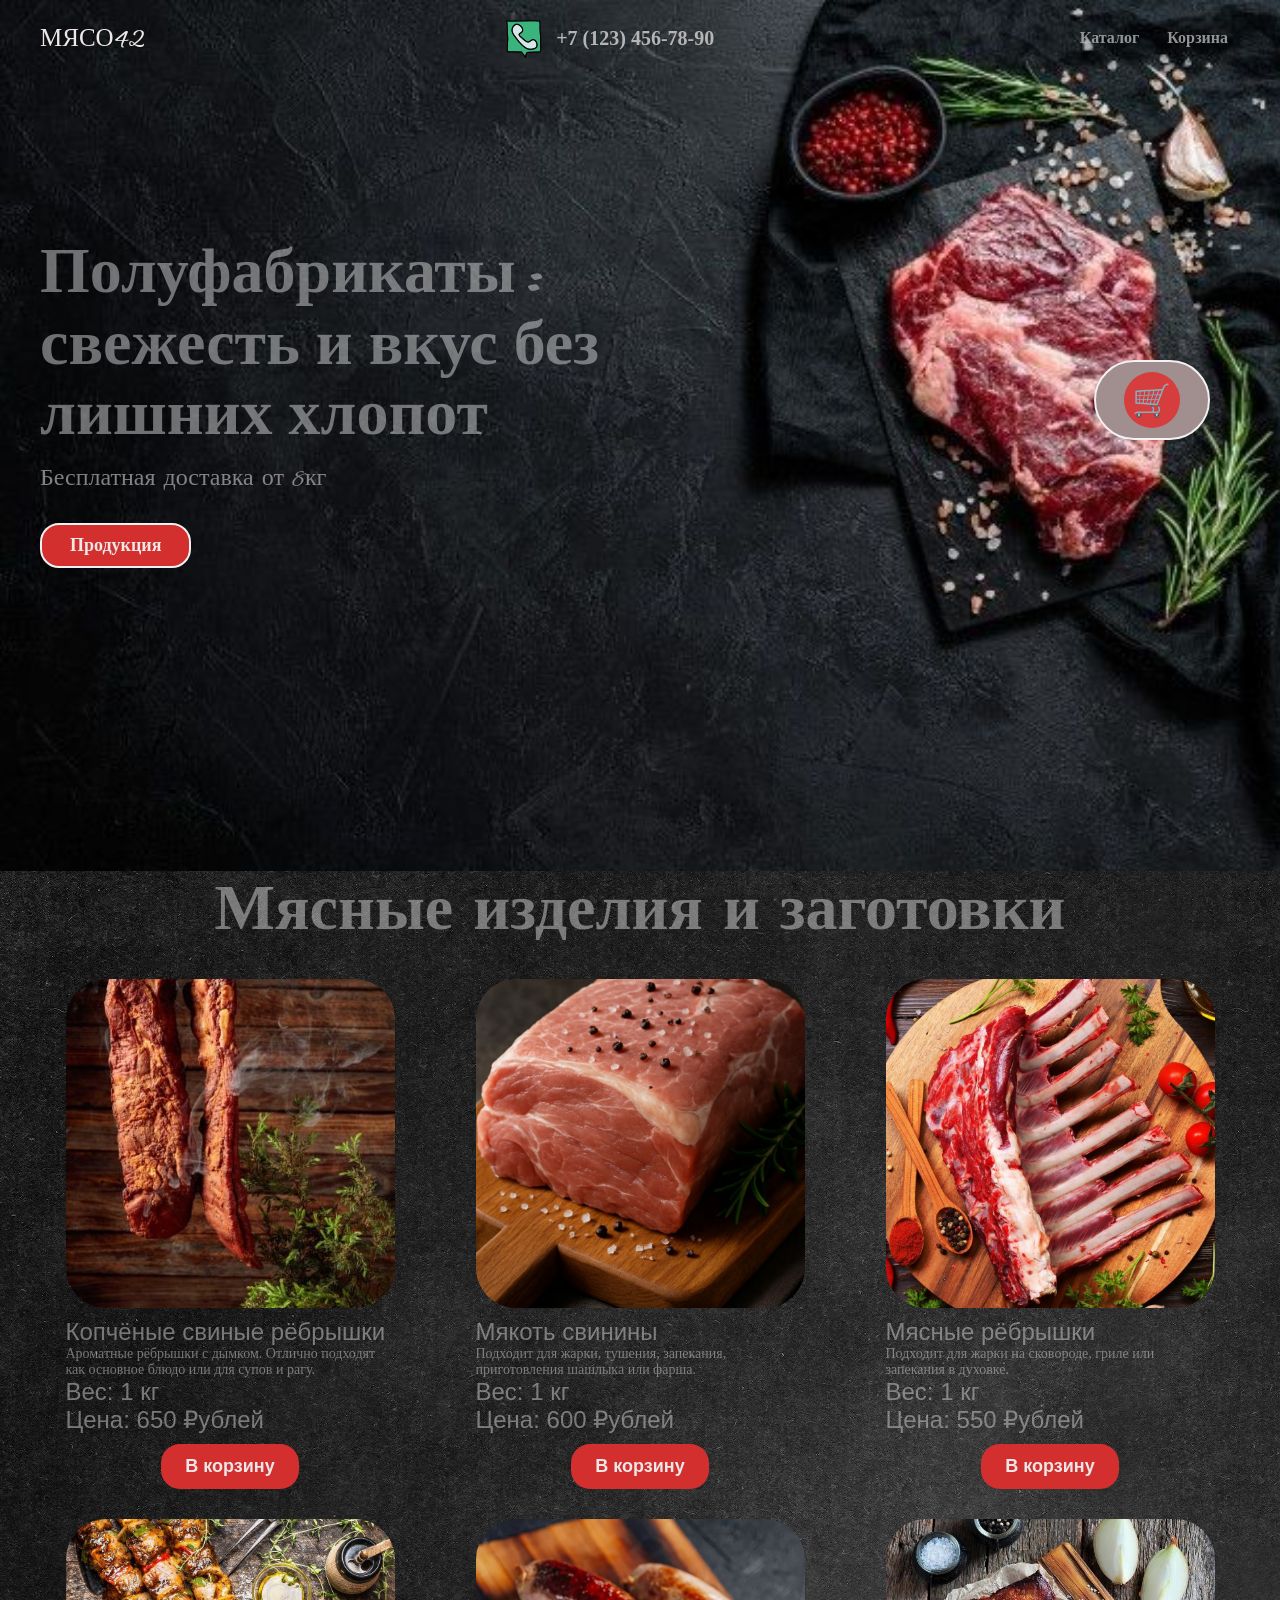
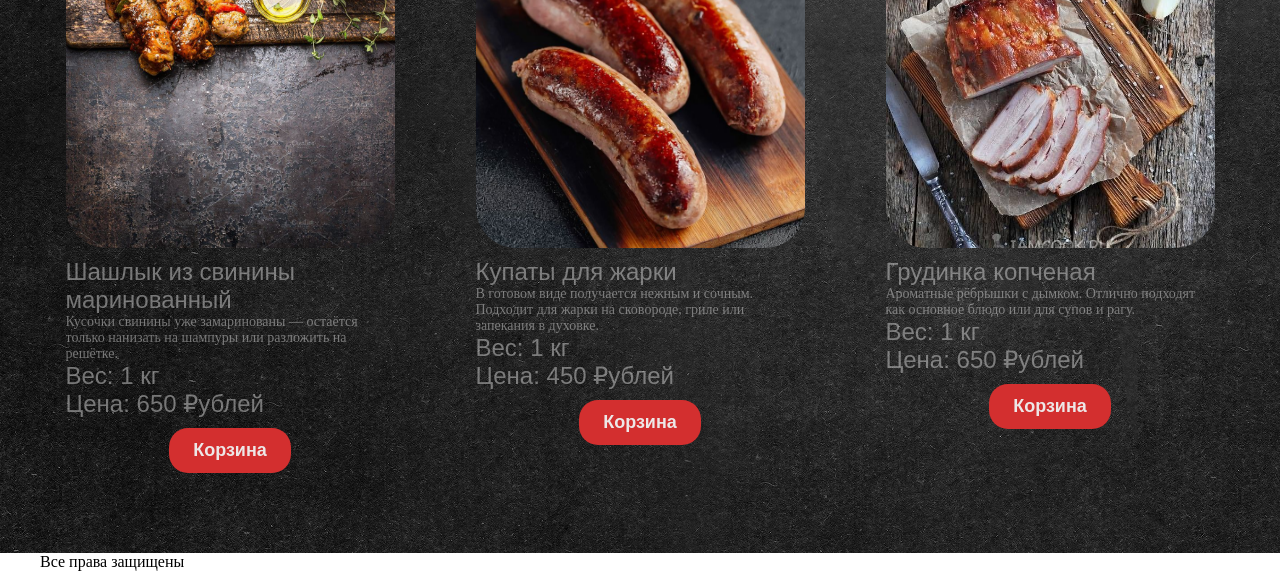
==== index.html @ 8de6fcbd "first commit" ====
<!DOCTYPE html>
<html lang="en">
<head>
    <meta charset="UTF-8">
    <meta name="viewport" content="width=device-width, initial-scale=1.0">
    <link rel="stylesheet" href="slyle.css">
    <link rel="preconnect" href="https://fonts.googleapis.com">
<link rel="preconnect" href="https://fonts.gstatic.com" crossorigin>
<link href="https://fonts.googleapis.com/css2?family=Grechen+Fuemen&display=swap" rel="stylesheet">
    <title>Интернет-Магазин</title>
</head>
<body>
    <section class="hero-pg center">
        <header class="header">
            <div> 
            <a class="header-logo" href="">МЯСО42</a>
            </div>
            <div class="header__icon"> 
        
                <img src="[data-uri]" alt="phone--v1">
            <a href="tel:+71234567890" class="header__phone-link">
  +7 (123) 456-78-90
</a>         
            </div>

            <nav class="nav">
            <a class="nav__item" href="catalog.html">Каталог</a>
            <a class="nav__item" href="card.html">Корзина</a>
        </nav>
        </header>
        <div class="main">
        <h1 class="main__title"> <span class="main__titletext"> Полуфабрикаты: </span> свежесть и вкус без лишних хлопот</h1>
            <p class="main__text">Бесплатная доставка от 8кг</p>
            <a class="main__link" href="#catalog-section">Продукция</a>
    </div>
    </section>
    <section id="catalog-section" class="catalog center">
        <div class="catalog__cardtitle"> 
        <h2 class="catalog__meat">Мясные изделия и заготовки</h2>

        <a href="cart.html" class="catalog__basket" aria-label="Корзина">
            <span class="basket-icon">🛒</span>
            <span class="basket-count" id="cartCount">0</span>
        </a>

        </div>
        
        <article class="catalog__card card" data-id="1" data-name="Копчёные свиные рёбрышки" data-price="650">
        <img class="catalog__img img" src="/img/kopchen.jpg" alt="Копчёные свиные рёбрышки">
        <div class="catalog__info info">
            <h3 class="catalog__title title">Копчёные свиные рёбрышки</h3>
            <p class="catalog__info">Ароматные рёбрышки с дымком. Отлично подходят как основное блюдо или для супов и рагу.</p>
            <p class="catalog__kg"> Вес: 1 кг</p>
            <p class="catalog__price price"> Цена: 650 ₽ублей</p>

        </div>
        <button class="btn-add-to-cart button" data-added="В корзину"> В корзину</button>
</article>
     <article class="catalog__card card" data-id="2" data-name="Мякоть свинины" data-price="600">
        <img class="catalog__img img" src="/img/svinina.jpg" alt="Мякоть свинины">
        <div class="catalog__info info">
            <h3 class="catalog__title title">Мякоть свинины</h3>
            <p class="catalog__info">Подходит для жарки, тушения, запекания, приготовления шашлыка или фарша.</p>
            <p class="catalog__kg"> Вес: 1 кг</p>
            <p class="catalog__price price"> Цена: 600 ₽ублей</p>

        </div>
        <button class="btn-add-to-cart button" id="addToCartBtn" data-added="В корзину"> В корзину</button>
</article>
      <article class="catalog__card card" data-id="3" data-name="Мясные рёбрышки маринованные" data-price="550">
        <img class="catalog__img img" src="/img/rebra.jpg" alt="Мясные рёбрышки маринованные">
        <div class="catalog__info info">
            <h3 class="catalog__title title">Мясные рёбрышки</h3>
            <p class="catalog__info">Подходит для жарки на сковороде, гриле или запекания в духовке. </p>
            <p class="catalog__kg"> Вес: 1 кг</p>
            <p class="catalog__price price"> Цена: 550 ₽ублей</p>

        </div>
        <button class="btn-add-to-cart button" id="addToCartBtn" data-added="В корзину"> В корзину</button>
</article>
     <article class="catalog__card card" data-id="4" data-name="Шашлык из свинины маринованный" data-price="650">
        <img class="catalog__img img" src="/img/shashluk.jpg" alt="Шашлык из свинины маринованный">
        <div class="catalog__info info">
            <h3 class="catalog__title title">Шашлык из свинины маринованный </h3>
            <p class="catalog__info"> Кусочки свинины уже замаринованы — остаётся только нанизать на шампуры или разложить на решётке.</p>
            <p class="catalog__kg"> Вес: 1 кг</p>
            <p class="catalog__price price"> Цена: 650 ₽ублей</p>

        </div>
        <button class="btn-add-to-cart button" id="addToCartBtn" data-added="В корзину">Корзина</button>
</article>
     <article class="catalog__card card" data-id="5" data-name="Купаты для жарк" data-price="450">
        <img class="catalog__img img" src="/img/kupat.jpg" alt="Купаты для жарк">
        <div class="catalog__info info">
            <h3 class="catalog__title title">Купаты для жарки</h3>
            <p class="catalog__info">В готовом виде получается нежным и сочным. Подходит для жарки на сковороде, гриле или запекания в духовке. </p>
            <p class="catalog__kg"> Вес: 1 кг</p>
            <p class="catalog__price price"> Цена: 450 ₽ублей</p>

        </div>
        <button class="btn-add-to-cart button" id="addToCartBtn" data-added="В корзину">Корзина</button>
</article>
     <article class="catalog__card card" data-id="6" data-name="Грудинка копченая" data-price="650">
        <img class="catalog__img img" src="/img/rudina.jpg" alt="Грудинка копченая">
        <div class="catalog__info info">
            <h3 class="catalog__title title">Грудинка копченая</h3>
            <p class="catalog__info">Ароматные рёбрышки с дымком. Отлично подходят как основное блюдо или для супов и рагу.</p>
            <p class="catalog__kg"> Вес: 1 кг</p>
            <p class="catalog__price price"> Цена: 650 ₽ублей</p>

        </div>
        <button class="btn-add-to-cart button" id="addToCartBtn" data-added="В корзину">Корзина</button>
</article>

    </section>
    <footer class="footer center">
        <p>Все права защищены</p>
    </footer>
    <script src="cart.js"></script>
</body>
</html>
---- slyle.css ----
@charset "UTF-8";
* {
  margin: 0;
  padding: 0;
}

html {
  scroll-behavior: smooth;
}

.grechen-fuemen-regular {
  font-family: "Grechen Fuemen", cursive;
  font-weight: 400;
  font-style: normal;
}

.center {
  padding-left: calc(50% - 600px);
  padding-right: calc(50% - 600px);
}

.header {
  height: 76px;
  display: flex;
  flex-wrap: wrap;
  justify-content: space-between;
  align-items: center;
}

.header__phone-link {
  font-weight: 600;
  color: #b5b5b5;
  font-size: 20px;
  text-decoration: none;
  transition: color 0.3s ease;
}

.header__icon {
  display: flex;
  align-items: center;
  gap: 10px;
}

.header__phone-link:hover {
  color: #fffcfc; /* акцентный цвет */
}

.header-logo {
  text-decoration: none;
  font-size: 25px;
  color: #ede7e7;
  font-family: "Grechen Fuemen", cursive;
}

.nav__item {
  display: inline-block;
  text-decoration: none;
  color: rgba(181, 181, 181, 0.8);
  font-size: 16px;
  font-weight: 600;
  padding: 8px 12px;
  transition: color 0.3s ease, transform 0.3s ease;
}

.nav__item:hover {
  color: rgba(255, 252, 252, 0.9); /* акцентный цвет */
  transform: scale(1.05); /* увеличение на 5% */
}

.hero-pg {
  background-image: url(./img/hego-pg.jpg);
  background-size: cover;
  background-repeat: no-repeat;
}

.main {
  margin-top: 160px;
  padding-bottom: 303px;
  max-width: 600px;
  width: 100%;
  display: flex;
  flex-direction: column;
  align-items: flex-start;
}
.main__title {
  font-weight: 600;
  font-size: 64px;
  line-height: 70px;
  max-width: 792px;
  margin-bottom: 16px;
  color: rgba(214, 214, 214, 0.5);
}
.main__text {
  font-size: 24px;
  line-height: 29px;
  margin-bottom: 30px;
  color: rgba(181, 181, 181, 0.7);
  font-family: "Grechen Fuemen", cursive;
}
.main__link {
  display: inline-block;
  padding: 10px 28px;
  background-color: #d32f2f; /* тёплый красно‑оранжевый, «аппетитный» */
  color: #ede7e7;
  text-decoration: none;
  font-size: 18px;
  font-weight: 600;
  border-radius: 19px;
  transition: background-color 0.3s ease, transform 0.2s ease;
  border: 2px solid rgb(241, 241, 241);
}
.main__link:hover {
  background-color: #b71c1c; /* темнее при наведении */
  transform: translateY(-2px);
  color: #fffcfc; /* акцентный цвет */
  transform: scale(1.05); /* лёгкий подъём */
}
.main__link:active {
  transform: translateY(0);
}

.main__titletext {
  font-family: "Grechen Fuemen", cursive;
}

.catalog {
  background-image: url(./img/catalog.jpg);
  background-size: cover;
  background-repeat: no-repeat;
  display: flex;
  flex-wrap: wrap;
  flex-direction: row;
  gap: 30px;
  justify-content: space-around;
  padding-bottom: 80px;
}

.catalog__cardtitle {
  display: flex;
  justify-content: space-between;
  align-items: center;
}

.catalog__basket {
  padding: 10px 28px;
  background-color: #c73a3a; /* тёплый красно‑оранжевый, «аппетитный» */
  font-size: 18px;
  border-radius: 80px;
  transition: background-color 0.3s ease, transform 0.2s ease;
  border: 2px solid rgb(241, 241, 241);
}

.catalog__basket {
  display: flex;
  align-items: center;
  gap: 8px;
  color: #333;
  text-decoration: none;
  font-weight: 500;
  position: relative;
  background-color: #a18e8e;
}

.catalog__basket {
  position: fixed; /* главное свойство: фиксирует элемент относительно окна */
  bottom: 460px;
  right: 70px; /* отступ справа */
  z-index: 999; /* чтобы была поверх остального контента */
  display: flex;
  align-items: center;
  gap: 8px;
  color: #333;
  text-decoration: none;
  font-weight: 500;
}

.catalog__basket:hover {
  color: #000;
}

.basket-icon {
  font-size: 24px;
}

.basket-count {
  background: #d9534f;
  color: #fff;
  font-size: 12px;
  width: 20px;
  height: 20px;
  line-height: 20px;
  text-align: center;
  border-radius: 50%;
  min-width: 20px;
}

.catalog__basket:hover {
  color: #000;
}

/* Контейнер карточки — ничего не меняет, только обрезает лишнее */
.catalog__card {
  position: relative;
  overflow: hidden; /* самое важное: обрезает всё, что вылезает */
  border-radius: 30px;
}

/* Сама картинка — задаём размер, чтобы сетка не прыгала */
.catalog__img {
  width: 100%;
  height: 200px;
  cursor: pointer; /* фиксированная высота — критично для сетки */
  -o-object-fit: cover;
     object-fit: cover; /* заполняет блок, не искажая фото */
  transition: transform 0.4s cubic-bezier(0.25, 1, 0.5, 1); /* плавная анимация */
  display: block; /* убирает лишние отступы у img */
}

/* При наведении на карточку — увеличиваем только картинку */
.catalog__card:hover .catalog__img {
  transform: scale(1.05); /* увеличение на 15% */
}

.basket-icon {
  display: inline-flex;
  justify-content: center;
  align-items: center;
  width: 56px; /* важно: ширина = высоте */
  height: 56px;
  background: #d63d3d; /* цвет фона */
  color: #fff; /* цвет иконки */
  border-radius: 50%; /* делает круг */
  font-size: 32px; /* размер иконки внутри */
  text-decoration: none;
  transition: transform 0.2s, background 0.2s;
}

.basket-count {
  background: #e15550;
  color: #fff;
  font-size: 20px;
  width: 20px;
  height: 20px;
  line-height: 20px;
  text-align: center;
  border-radius: 70%;
  min-width: 20px;
  display: inline-block;
}

/* Если корзина пустая — можно скрыть счётчик или сделать его прозрачным, но обычно оставляют «0» */
.basket-count.hidden {
  display: none;
}

.catalog__meat {
  font-weight: 600;
  font-size: 64px;
  max-width: 900px;
  width: 100%;
  color: rgba(214, 214, 214, 0.5);
  font-family: "Grechen Fuemen", cursive;
}

.catalog__card {
  max-width: 329px;
  width: 100%;
  grid-column: span 4;
  position: relative;
  display: flex;
  flex-direction: column;
  align-items: center;
  gap: 10px;
}

.catalog__img {
  background-size: cover;
  background-repeat: no-repeat;
  max-width: 329px;
  width: 100%;
  height: 329px;
  border-radius: 40px;
}

.catalog__title {
  font-weight: 300;
  font-size: 24px;
  font-family: "Franklin Gothic Medium", "Arial Narrow", Arial, sans-serif;
  color: rgba(214, 214, 214, 0.5);
}

.catalog__price {
  font-weight: 300;
  font-family: "Franklin Gothic Medium", "Arial Narrow", Arial, sans-serif;
  font-size: 24px;
  color: rgba(214, 214, 214, 0.5);
}

.catalog__info {
  font-weight: 300;
  font-size: 14px;
  color: rgba(214, 214, 214, 0.5);
}

.catalog__kg {
  font-weight: 300;
  font-family: "Franklin Gothic Medium", "Arial Narrow", Arial, sans-serif;
  font-size: 24px;
  color: rgba(214, 214, 214, 0.5);
}

.btn-add-to-cart {
  background-color: #d32f2f; /* тёплый красно‑оранжевый, «аппетитный» */
  color: #ede7e7;
  font-size: 18px;
  font-weight: 600;
  border-radius: 19px;
  border: 2px solid rgb(241, 241, 241);
  border: none;
  padding: 12px 24px;
  cursor: pointer;
  transition: background 0.3s, transform 0.2s;
}

.btn-add-to-cart.added {
  background: #535854; /* зелёный для «добавлено» */
  transform: scale(0.9);
}/*# sourceMappingURL=slyle.css.map */
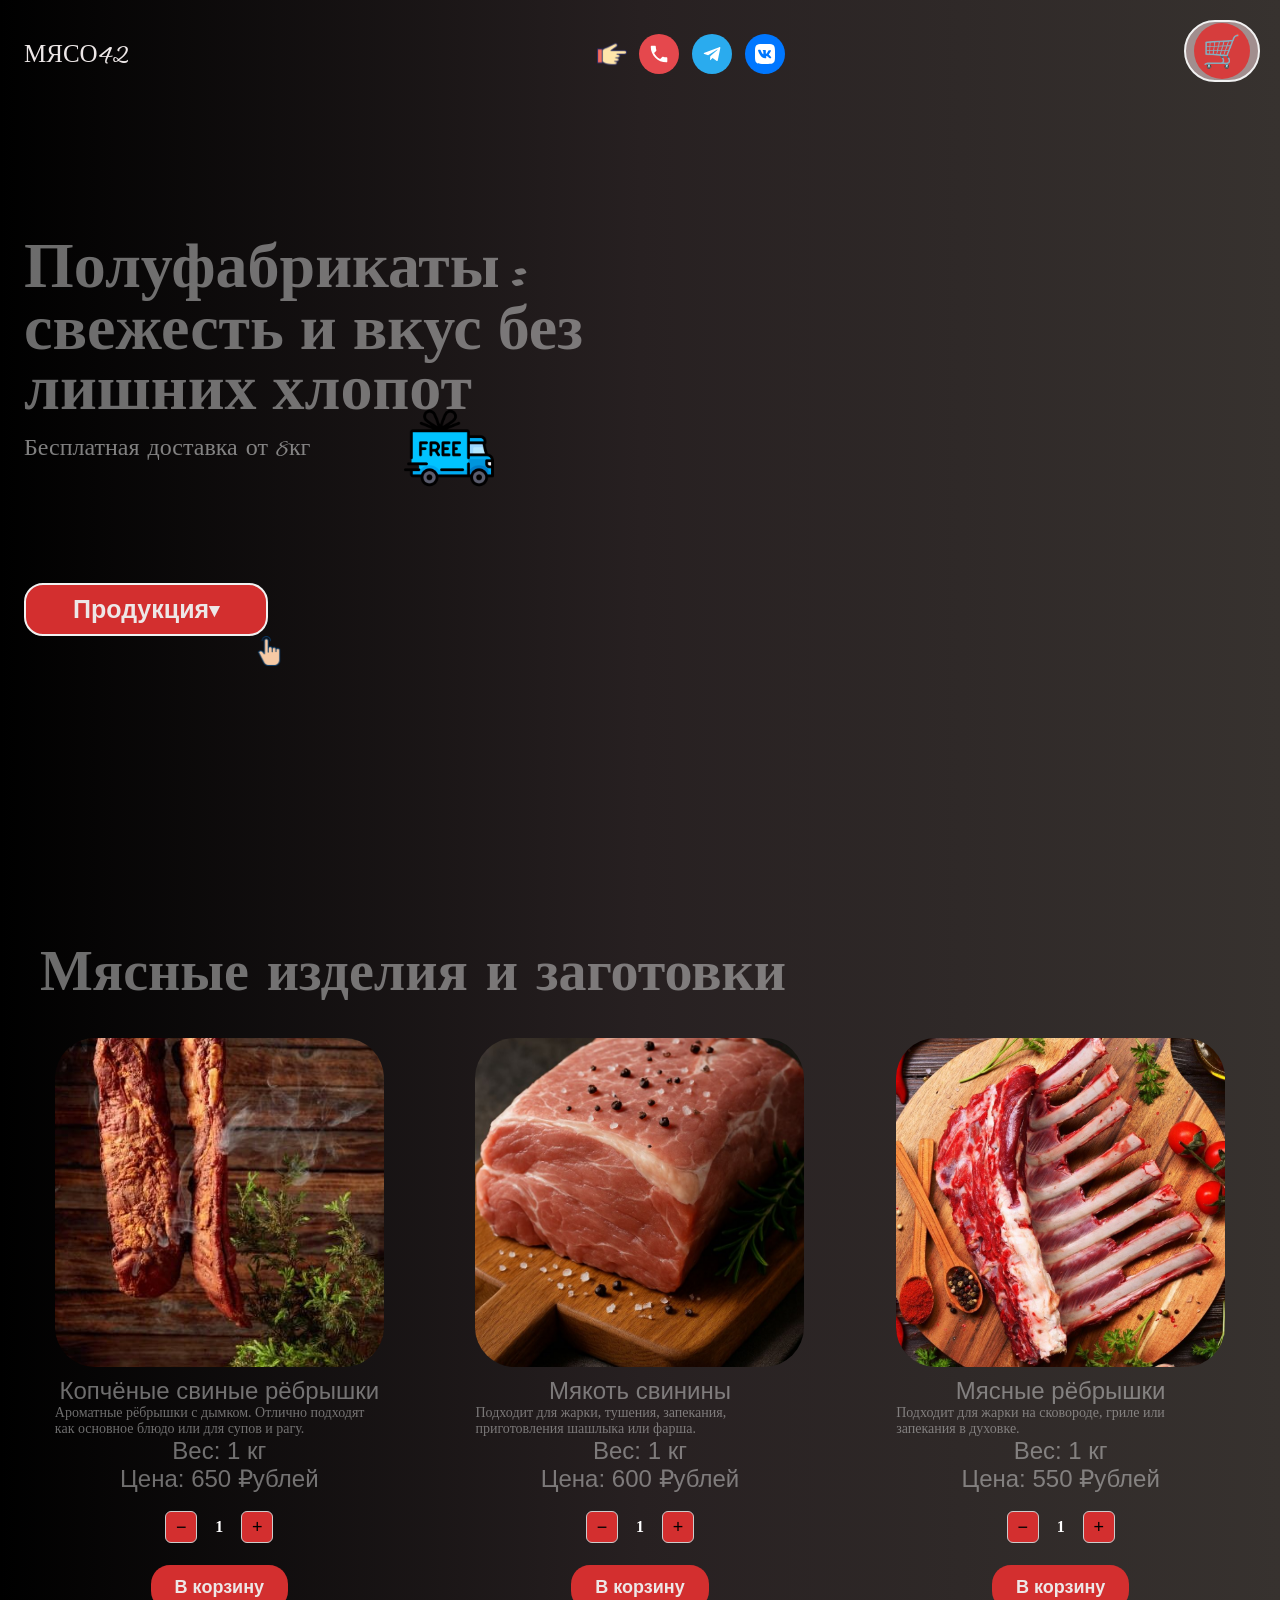
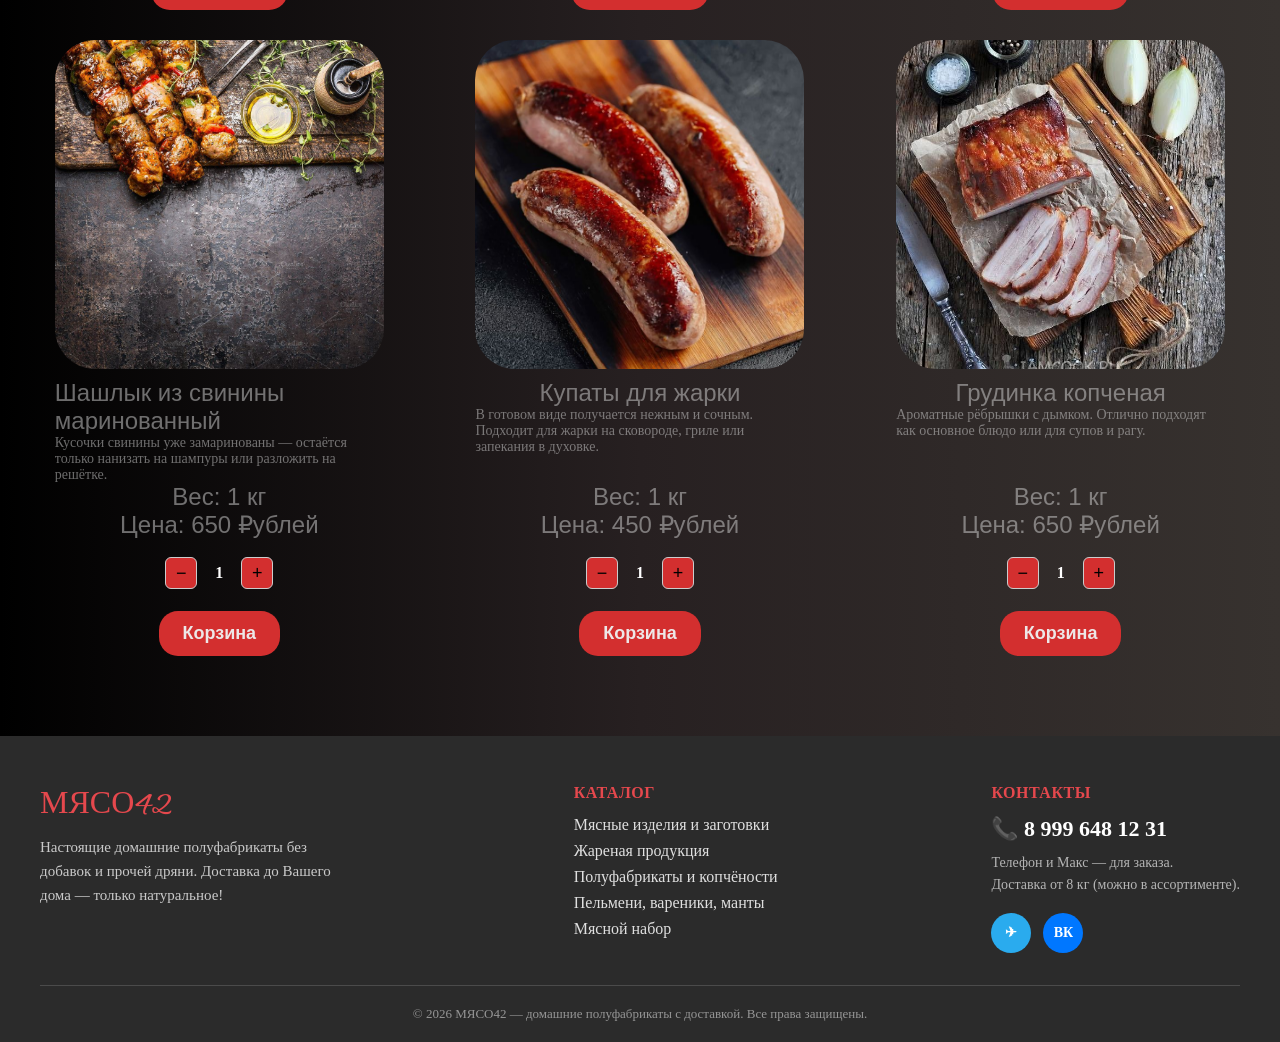
==== commit 65c68a3e: "product(Корзина)" ====
--- a/index.html
+++ b/index.html
@@ -16,34 +16,72 @@
             <a class="header-logo" href="">МЯСО42</a>
             </div>
             <div class="header__icon"> 
-        
-                <img src="[data-uri]" alt="phone--v1">
-            <a href="tel:+71234567890" class="header__phone-link">
-  +7 (123) 456-78-90
-</a>         
+                <img class="header__icons" src="./img/left.png" alt="">
+                <svg width="150" height="44" viewBox="0 0 150 44" xmlns="http://www.w3.org/2000/svg" role="group" aria-label="Контакты">
+
+  <!-- Телефон -->
+  <a href="tel:+79990000000" aria-label="Позвонить">
+    <g transform="translate(2,2)">
+      <rect width="40" height="40" rx="20" fill="#E5484D"/>
+      <g transform="translate(9,9) scale(0.92)">
+        <path fill="#ffffff" d="M6.62 10.79c1.44 2.83 3.76 5.14 6.59 6.59l2.2-2.2c.27-.27.67-.36 1.02-.24 1.12.37 2.33.57 3.57.57.55 0 1 .45 1 1V20c0 .55-.45 1-1 1-9.39 0-17-7.61-17-17 0-.55.45-1 1-1h3.5c.55 0 1 .45 1 1 0 1.25.2 2.45.57 3.57.11.35.03.74-.25 1.02l-2.2 2.2z"/>
+      </g>
+    </g>
+  </a>
+
+  <!-- Telegram -->
+  <a href="https://t.me/your_username" target="_blank" rel="noopener noreferrer" aria-label="Telegram">
+    <g transform="translate(55,2)">
+      <rect width="40" height="40" rx="20" fill="#2AABEE"/>
+      <g transform="translate(9,9) scale(0.92)">
+        <path fill="#ffffff" d="M9.78 18.65l.28-4.23 7.68-6.92c.34-.31-.07-.46-.52-.19L7.74 13.3 3.64 12c-.88-.25-.89-.86.2-1.3l15.97-6.16c.73-.33 1.43.18 1.15 1.3l-2.72 12.81c-.19.91-.74 1.13-1.5.71L12.6 16.3l-1.99 1.93c-.23.23-.42.42-.83.42z"/>
+      </g>
+    </g>
+  </a>
+
+  <!-- ВКонтакте -->
+  <a href="https://vk.com/your_page" target="_blank" rel="noopener noreferrer" aria-label="ВКонтакте">
+    <g transform="translate(108,2)">
+      <rect width="40" height="40" rx="20" fill="#0077FF"/>
+      <g transform="translate(8,8) scale(1)">
+        <path fill="#ffffff" d="M15.07 2H8.93C3.33 2 2 3.33 2 8.93v6.14C2 20.67 3.33 22 8.93 22h6.14c5.6 0 6.93-1.33 6.93-6.93V8.93C22 3.33 20.67 2 15.07 2zm3.15 14.27h-1.46c-.55 0-.72-.44-1.71-1.44-.86-.83-1.24-.94-1.45-.94-.3 0-.38.08-.38.51v1.31c0 .37-.12.59-1.09.59-1.61 0-3.39-1-4.64-2.85-1.9-2.74-2.42-4.8-2.42-5.22 0-.24.09-.46.51-.46h1.46c.38 0 .53.18.66.6.71 2.06 1.9 3.86 2.4 3.86.18 0 .26-.08.26-.55V9.83c-.06-1-.58-1.08-.58-1.43 0-.17.13-.34.34-.34h2.29c.3 0 .41.16.41.52v2.84c0 .3.14.41.22.41.18 0 .33-.11.66-.44.99-1.11 1.71-2.85 1.71-2.85.09-.21.26-.41.64-.41h1.46c.44 0 .53.23.44.52-.18.85-1.97 3.37-1.97 3.37-.15.25-.21.36 0 .64.15.21.66.64 1 1.04.63.71 1.11 1.31 1.24 1.73.13.44-.09.66-.53.66z"/>
+      </g>
+    </g>
+  </a>
+</svg>      
             </div>
 
             <nav class="nav">
-            <a class="nav__item" href="catalog.html">Каталог</a>
-            <a class="nav__item" href="card.html">Корзина</a>
+             <a href="cart.html" class="catalog__basket" aria-label="Корзина">
+            <span class="basket-icon">🛒</span>
+           <span class="basket-count" id="cartCount">0</span>
+            </a>   
         </nav>
         </header>
         <div class="main">
         <h1 class="main__title"> <span class="main__titletext"> Полуфабрикаты: </span> свежесть и вкус без лишних хлопот</h1>
             <p class="main__text">Бесплатная доставка от 8кг</p>
-            <a class="main__link" href="#catalog-section">Продукция</a>
+            <img class="main__img" src="./img/skip.png" alt="">
+              <div class="main__dropdown dropdown">
+                
+        <button class="main__link dropdown__toggle" type="button">Продукция</button>
+        <ul class="dropdown__menu">
+            <li><a href="#catalog-section">Мясной фарш и субпродукты</a></li>
+            <li><a href="#category-meat">Жареная продукция</a></li>
+            <li><a href="#category-chicken">Полуфабрикаты и копчёности</a></li>
+            <li><a href="#category-fish">Пельмени, вареники, манты</a></li>
+            <li><a href="#category-fish">Котлеты, тефтели, фаршированные изделия </a></li>
+            <li><a href="#category-fish">Колбасные изделия</a></li>
+            <li><a href="#category-fish">Мясной набор (12–13 кг, 6200–6300 ₽)</a></li>
+            <li><a href="#category-fish">Свинина: четверти</a></li>
+        </ul>
+        <img class="main__palece" src="./img/palece.png" alt="">
+    </div>
     </div>
     </section>
     <section id="catalog-section" class="catalog center">
-        <div class="catalog__cardtitle"> 
         <h2 class="catalog__meat">Мясные изделия и заготовки</h2>
-
-        <a href="cart.html" class="catalog__basket" aria-label="Корзина">
-            <span class="basket-icon">🛒</span>
-            <span class="basket-count" id="cartCount">0</span>
-        </a>
-
-        </div>
+        
         
         <article class="catalog__card card" data-id="1" data-name="Копчёные свиные рёбрышки" data-price="650">
         <img class="catalog__img img" src="/img/kopchen.jpg" alt="Копчёные свиные рёбрышки">
@@ -54,6 +92,11 @@
             <p class="catalog__price price"> Цена: 650 ₽ублей</p>
 
         </div>
+        <div class="qty-controls">
+        <button type="button" class="qty-btn" data-action="minus">−</button>
+        <span class="qty-value">1</span>
+        <button type="button" class="qty-btn" data-action="plus">+</button>
+    </div>
         <button class="btn-add-to-cart button" data-added="В корзину"> В корзину</button>
 </article>
      <article class="catalog__card card" data-id="2" data-name="Мякоть свинины" data-price="600">
@@ -65,6 +108,11 @@
             <p class="catalog__price price"> Цена: 600 ₽ублей</p>
 
         </div>
+        <div class="qty-controls">
+        <button type="button" class="qty-btn" data-action="minus">−</button>
+        <span class="qty-value">1</span>
+        <button type="button" class="qty-btn" data-action="plus">+</button>
+    </div>
         <button class="btn-add-to-cart button" id="addToCartBtn" data-added="В корзину"> В корзину</button>
 </article>
       <article class="catalog__card card" data-id="3" data-name="Мясные рёбрышки маринованные" data-price="550">
@@ -76,6 +124,12 @@
             <p class="catalog__price price"> Цена: 550 ₽ублей</p>
 
         </div>
+        <div class="qty-controls">
+        <button type="button" class="qty-btn" data-action="minus">−</button>
+        <span class="qty-value">1</span>
+        <button type="button" class="qty-btn" data-action="plus">+</button>
+    </div>
+        
         <button class="btn-add-to-cart button" id="addToCartBtn" data-added="В корзину"> В корзину</button>
 </article>
      <article class="catalog__card card" data-id="4" data-name="Шашлык из свинины маринованный" data-price="650">
@@ -87,6 +141,11 @@
             <p class="catalog__price price"> Цена: 650 ₽ублей</p>
 
         </div>
+        <div class="qty-controls">
+        <button type="button" class="qty-btn" data-action="minus">−</button>
+        <span class="qty-value">1</span>
+        <button type="button" class="qty-btn" data-action="plus">+</button>
+    </div>
         <button class="btn-add-to-cart button" id="addToCartBtn" data-added="В корзину">Корзина</button>
 </article>
      <article class="catalog__card card" data-id="5" data-name="Купаты для жарк" data-price="450">
@@ -98,6 +157,12 @@
             <p class="catalog__price price"> Цена: 450 ₽ублей</p>
 
         </div>
+        <div class="qty-controls">
+        <button type="button" class="qty-btn" data-action="minus">−</button>
+        <span class="qty-value">1</span>
+        <button type="button" class="qty-btn" data-action="plus">+</button>
+    </div>
+        
         <button class="btn-add-to-cart button" id="addToCartBtn" data-added="В корзину">Корзина</button>
 </article>
      <article class="catalog__card card" data-id="6" data-name="Грудинка копченая" data-price="650">
@@ -109,13 +174,62 @@
             <p class="catalog__price price"> Цена: 650 ₽ублей</p>
 
         </div>
+        <div class="qty-controls">
+        <button type="button" class="qty-btn" data-action="minus">−</button>
+        <span class="qty-value">1</span>
+        <button type="button" class="qty-btn" data-action="plus">+</button>
+    </div>
+        
         <button class="btn-add-to-cart button" id="addToCartBtn" data-added="В корзину">Корзина</button>
 </article>
 
     </section>
     <footer class="footer center">
-        <p>Все права защищены</p>
-    </footer>
+    <div class="footer__inner">
+        <div class="footer__brand">
+            <a class="footer__logo" href="#">МЯСО42</a>
+            <p class="footer__slogan">
+                Настоящие домашние полуфабрикаты без добавок и прочей дряни.
+                Доставка до Вашего дома — только натуральное!
+            </p>
+        </div>
+
+        <nav class="footer__nav" aria-label="Разделы каталога">
+            <h4 class="footer__title">Каталог</h4>
+            <ul class="footer__list">
+                <li><a href="#catalog-section">Мясные изделия и заготовки</a></li>
+                <li><a href="#category-fried">Жареная продукция</a></li>
+                <li><a href="#category-semi">Полуфабрикаты и копчёности</a></li>
+                <li><a href="#category-dumplings">Пельмени, вареники, манты</a></li>
+                <li><a href="#category-set">Мясной набор</a></li>
+            </ul>
+        </nav>
+
+        <div class="footer__contacts">
+            <h4 class="footer__title">Контакты</h4>
+            <a class="footer__phone" href="tel:+79996481231">
+                📞 8 999 648 12 31
+            </a>
+            <p class="footer__note">
+                Телефон и Макс — для заказа.<br>
+                Доставка от 8 кг (можно в ассортименте).
+            </p>
+            <div class="footer__icon">
+                <a href="https://t.me/your_username" target="_blank" rel="noopener noreferrer" aria-label="Telegram">
+                    <span class="footer__icon-item footer__icon--tg">✈</span>
+                </a>
+                <a href="https://vk.com/your_page" target="_blank" rel="noopener noreferrer" aria-label="ВКонтакте">
+                    <span class="footer__icon-item footer__icon--vk">ВК</span>
+                </a>
+            </div>
+        </div>
+    </div>
+
+    <div class="footer__bottom">
+        <p class="footer__copy">© 2026 МЯСО42 — домашние полуфабрикаты с доставкой. Все права защищены.</p>
+    </div>
+</footer>
+
     <script src="cart.js"></script>
 </body>
 </html>
--- a/slyle.css
+++ b/slyle.css
@@ -1,7 +1,403 @@
 @charset "UTF-8";
+/* ----------- СТРАНИЦА КОРЗИНЫ------------*/
+/* ===== Общая секция ===== */
+.basket {
+  max-width: 1200px;
+  padding-top: 80px;
+  padding-bottom: 80px;
+  background: linear-gradient(90deg, #000000, #272021, #37322f);
+  display: grid;
+  grid-template-columns: 3fr 2fr; /* корзина шире, заказ уже */
+  gap: 32px;
+  align-items: start; /* блоки не растягиваются друг под друга */
+}
+
+/* ===== Корзина ===== */
+.cart {
+  background: #1c1c1e; /* тёмная карточка */
+  color: #f5f1eb;
+  border-radius: 16px;
+  padding: 24px;
+  box-shadow: 0 8px 24px rgba(0, 0, 0, 0.35);
+}
+
+.cart__title,
+.order__title {
+  margin: 0 0 20px;
+  font-size: 24px;
+  color: #f5f1eb;
+}
+
+/* Список товаров */
+.cart-list {
+  display: flex;
+  flex-direction: column;
+  gap: 12px;
+}
+
+.cart-item {
+  display: flex;
+  align-items: center;
+  gap: 16px;
+  flex-wrap: wrap; /* чтобы кнопки не вылезали на мобильном */
+  background: #2a2a2d;
+  border-radius: 12px;
+  padding: 14px 16px;
+}
+
+.cart-item h3 {
+  margin: 0;
+  font-size: 17px;
+  flex: 1 1 200px; /* название занимает основное место */
+}
+
+.cart-item p {
+  margin: 0;
+  color: #c9c4bc;
+  font-size: 15px;
+  flex: 1 1 160px;
+}
+
+/* Кнопки +, −, Удалить */
+.cart-item button {
+  border: none;
+  border-radius: 8px;
+  padding: 8px 12px;
+  font-size: 16px;
+  cursor: pointer;
+  transition: background 0.2s, transform 0.1s;
+}
+
+.cart-item button[data-action=plus],
+.cart-item button[data-action=minus] {
+  background: #3a3a3e;
+  color: #f5f1eb;
+  width: 38px;
+}
+
+.cart-item button[data-action=plus]:hover,
+.cart-item button[data-action=minus]:hover {
+  background: #4a4a4f;
+}
+
+.cart-item button[data-action=remove] {
+  background: transparent;
+  color: #e5484d; /* красный акцент на удаление */
+  font-size: 14px;
+}
+
+.cart-item button[data-action=remove]:hover {
+  background: rgba(229, 72, 77, 0.12);
+}
+
+.cart-item button:active {
+  transform: scale(0.95);
+}
+
+.cart-list p { /* «Корзина пуста» */
+  color: #8a8580;
+  font-size: 16px;
+}
+
+/* Итог в корзине */
+.cart-total {
+  margin: 20px 0 0;
+  font-size: 20px;
+  font-weight: 700;
+  text-align: right;
+  color: #f5f1eb;
+  border-top: 1px solid #3a3a3e;
+  padding-top: 16px;
+}
+
+/* ===== Оформление заказа ===== */
+.order {
+  background: #f5f1eb; /* светлая карточка — контраст с корзиной */
+  color: #1c1c1e;
+  border-radius: 16px;
+  padding: 24px;
+  box-shadow: 0 8px 24px rgba(0, 0, 0, 0.35);
+}
+
+.order-items {
+  display: flex;
+  flex-direction: column;
+  gap: 6px;
+  font-size: 15px;
+  color: #4a463f;
+  margin-bottom: 12px;
+}
+
+.order-items p {
+  margin: 0;
+}
+
+.order-total {
+  font-size: 19px;
+  font-weight: 700;
+  margin: 0 0 20px;
+  padding-top: 12px;
+  border-top: 1px dashed #c9c4bc;
+}
+
+/* Форма */
+#order-form {
+  display: flex;
+  flex-direction: column;
+  gap: 14px;
+}
+
+#order-form label {
+  font-size: 14px;
+  font-weight: 600;
+  color: #4a463f;
+}
+
+#order-form input {
+  padding: 12px 14px;
+  border: 1px solid #d8d2c8;
+  border-radius: 10px;
+  font-size: 16px;
+  background: #fff;
+  color: #1c1c1e;
+  transition: border-color 0.2s, box-shadow 0.2s;
+}
+
+#order-form input:focus {
+  outline: none;
+  border-color: #b0413e; /* акцентный цвет — как мясо/марка */
+  box-shadow: 0 0 0 3px rgba(176, 65, 62, 0.15);
+}
+
+#order-form button {
+  margin-top: 6px;
+  padding: 14px;
+  border: none;
+  border-radius: 10px;
+  background: #b0413e;
+  color: #fff;
+  font-size: 16px;
+  font-weight: 700;
+  cursor: pointer;
+  transition: background 0.2s, transform 0.1s;
+}
+
+#order-form button:hover {
+  background: #96322f;
+}
+
+#order-form button:disabled {
+  background: #a9a49c;
+  cursor: not-allowed;
+}
+
+#order-status {
+  margin: 10px 0 0;
+  font-size: 14px;
+  color: #4a7c3f; /* зелёный для «Заказ отправлен!» */
+  text-align: center;
+  min-height: 1em; /* чтобы текст не прыгал */
+}
+
+/* ===== Доставка ===== */
+.delivery {
+  max-width: 1200px;
+  margin: 60px auto 0;
+  padding: 40px 20px;
+  background: #fff8f5; /* тёплый светлый фон — в тему мясного магазина */
+  border-radius: 16px;
+  box-shadow: 0 4px 16px rgba(0, 0, 0, 0.06);
+  text-align: center;
+}
+
+.delivery__title {
+  font-family: "Grechen Fuemen", cursive;
+  font-size: 34px;
+  color: #E5484D;
+  margin: 0 0 14px;
+}
+
+.delivery__text {
+  max-width: 560px;
+  margin: 0 auto 28px;
+  font-size: 16px;
+  line-height: 1.6;
+  color: #444;
+}
+
+/* Список городов — сетка, чтобы смотрелось аккуратно, а не столбиком */
+.delivery__list {
+  list-style: none;
+  margin: 0 auto;
+  padding: 0;
+  max-width: 700px;
+  display: grid;
+  grid-template-columns: repeat(auto-fit, minmax(180px, 1fr));
+  gap: 12px;
+}
+
+.delivery__item {
+  background: #ffffff;
+  border: 1px solid rgba(229, 72, 77, 0.25);
+  border-radius: 10px;
+  padding: 12px 16px;
+  font-size: 15px;
+  font-weight: 600;
+  color: #333;
+  transition: transform 0.2s, box-shadow 0.2s, border-color 0.2s;
+}
+
+.delivery__item:hover {
+  transform: translateY(-3px);
+  border-color: #E5484D;
+  box-shadow: 0 6px 14px rgba(229, 72, 77, 0.15);
+}
+
+.delivery__note {
+  margin-top: 28px;
+  font-size: 15px;
+  color: #444;
+}
+
+.delivery__phone {
+  display: inline-block;
+  margin-left: 6px;
+  font-weight: 700;
+  color: #E5484D;
+  text-decoration: none;
+  border-bottom: 1px dashed #E5484D;
+}
+
+.delivery__phone:hover {
+  color: #c73338;
+}
+
+/* Адаптив */
+@media (max-width: 768px) {
+  .delivery {
+    margin-top: 40px;
+    padding: 28px 14px;
+  }
+  .delivery__title {
+    font-size: 26px;
+  }
+  .delivery__list {
+    grid-template-columns: repeat(2, 1fr); /* две колонки на телефоне */
+    gap: 8px;
+  }
+}
+@media (max-width: 900px) {
+  .basket {
+    grid-template-columns: 1fr; /* в столбец на планшете/телефоне */
+  }
+}
+@media (min-width: 377px) and (max-width: 767px) {
+  .center {
+    padding-left: 16px;
+    padding-right: 16px;
+  }
+  .catalog {
+    display: flex;
+    display: flex;
+    flex-direction: column;
+    align-items: center;
+  }
+  .header__icon {
+    position: absolute;
+    bottom: -70px;
+  }
+  .main__title {
+    line-height: 30px;
+  }
+  .main__img {
+    background-size: cover;
+    background-repeat: no-repeat;
+    width: 90px;
+    position: relative;
+    top: -90px;
+    left: 300px;
+  }
+  .catalog__title {
+    font-size: 16px;
+  }
+  .catalog__info {
+    font-weight: 300;
+    font-size: 12px;
+    display: flex;
+    align-items: flex-start;
+  }
+}
+@media (max-width: 376px) {
+  .center {
+    padding-left: 16px;
+    padding-right: 16px;
+  }
+  .header__icon {
+    position: absolute;
+    bottom: -70px;
+  }
+  .main__title {
+    line-height: 30px;
+  }
+  .main__img {
+    background-size: cover;
+    background-repeat: no-repeat;
+    width: 90px;
+    position: relative;
+    top: -90px;
+    left: 240px;
+  }
+  .catalog__card {
+    max-width: 249px;
+    width: 100%;
+  }
+  .catalog__img {
+    height: 259px;
+  }
+  .catalog__title {
+    font-size: 16px;
+  }
+  .catalog__info {
+    font-weight: 300;
+    font-size: 12px;
+    display: flex;
+    align-items: flex-start;
+  }
+}
+@media (max-width: 1400px) {
+  .center {
+    padding-left: 24px;
+    padding-right: 24px;
+  }
+}
+@media (max-width: 1024px) {
+  .center {
+    padding-left: 24px;
+    padding-right: 24px;
+  }
+}
+@media (min-width: 768px) and (max-width: 833px) {
+  .center {
+    padding-left: 24px;
+    padding-right: 24px;
+  }
+  .main__img {
+    background-size: cover;
+    background-repeat: no-repeat;
+    width: 90px;
+    position: relative;
+    top: -90px;
+    left: 290px;
+  }
+}
 * {
   margin: 0;
   padding: 0;
+}
+
+.center {
+  padding-left: calc(50% - 600px);
+  padding-right: calc(50% - 600px);
 }
 
 html {
@@ -14,17 +410,21 @@
   font-style: normal;
 }
 
-.center {
-  padding-left: calc(50% - 600px);
-  padding-right: calc(50% - 600px);
-}
-
 .header {
   height: 76px;
   display: flex;
-  flex-wrap: wrap;
   justify-content: space-between;
   align-items: center;
+  flex-wrap: wrap;
+  align-content: flex-end;
+}
+
+svg a {
+  transition: opacity 0.2s;
+}
+
+svg a:hover {
+  opacity: 0.8;
 }
 
 .header__phone-link {
@@ -68,9 +468,15 @@
 }
 
 .hero-pg {
-  background-image: url(./img/hego-pg.jpg);
+  background: linear-gradient(90deg, #000000, #272021, #37322f);
   background-size: cover;
   background-repeat: no-repeat;
+}
+
+.header__icons {
+  background-size: cover;
+  background-repeat: no-repeat;
+  width: 30px;
 }
 
 .main {
@@ -84,30 +490,32 @@
 }
 .main__title {
   font-weight: 600;
-  font-size: 64px;
-  line-height: 70px;
+  font-size: clamp(28px, 5vw, 65px);
+  line-height: 60px;
   max-width: 792px;
   margin-bottom: 16px;
   color: rgba(214, 214, 214, 0.5);
 }
 .main__text {
-  font-size: 24px;
+  font-size: clamp(18px, 2vw, 24px);
   line-height: 29px;
   margin-bottom: 30px;
   color: rgba(181, 181, 181, 0.7);
   font-family: "Grechen Fuemen", cursive;
 }
 .main__link {
-  display: inline-block;
-  padding: 10px 28px;
-  background-color: #d32f2f; /* тёплый красно‑оранжевый, «аппетитный» */
+  padding: 10px 47px;
+  background-color: #d32f2f;
   color: #ede7e7;
-  text-decoration: none;
-  font-size: 18px;
+  display: flex;
+  text-decoration: none;
+  cursor: pointer;
+  font-size: 25px;
   font-weight: 600;
   border-radius: 19px;
   transition: background-color 0.3s ease, transform 0.2s ease;
   border: 2px solid rgb(241, 241, 241);
+  align-items: center;
 }
 .main__link:hover {
   background-color: #b71c1c; /* темнее при наведении */
@@ -123,8 +531,119 @@
   font-family: "Grechen Fuemen", cursive;
 }
 
+.main__palece {
+  background-size: cover;
+  background-repeat: no-repeat;
+  width: 30px;
+  position: absolute;
+  left: 230px;
+}
+
+.main__palece {
+  display: inline-block;
+  animation: float-up-down 2s ease-in-out infinite;
+}
+
+@keyframes float-up-down {
+  0% {
+    transform: translateY(0);
+  }
+  50% {
+    transform: translateY(-12px); /* высота движения */
+  }
+  100% {
+    transform: translateY(0);
+  }
+}
+.main__img {
+  background-size: cover;
+  background-repeat: no-repeat;
+  width: 90px;
+  position: relative;
+  top: -90px;
+  left: 380px;
+}
+
+.main__img {
+  display: inline-block;
+  /* анимация: имя | длительность | плавность | повтор */
+  animation: move-right-left 2s ease-in-out infinite alternate;
+}
+
+@keyframes move-right-left {
+  from {
+    transform: translateX(0);
+  }
+  to {
+    transform: translateX(20px); /* сдвиг вправо на 20px */
+  }
+}
+/* ----------- КНОПКА ПРОДУКЦИЯ -----*/
+/* Контейнер */
+.dropdown {
+  position: relative;
+  display: inline-block;
+}
+
+/* Кнопка «Продукция»  */
+/* Скрытое меню */
+.dropdown__menu {
+  position: absolute;
+  top: 100%; /* раскрывается под кнопкой */
+  left: 0;
+  min-width: 220px;
+  margin: 8px 0 0;
+  padding: 8px 0;
+  list-style: none;
+  background: #1c1c1e; /* тёмная тема, как у корзины */
+  border-radius: 12px;
+  box-shadow: 0 8px 24px rgba(0, 0, 0, 0.35);
+  opacity: 0;
+  visibility: hidden;
+  transform: translateY(-6px);
+  transition: opacity 0.2s, transform 0.2s, visibility 0.2s;
+  z-index: 100; /* чтобы меню не перекрыли карточки */
+}
+
+/* Пункты меню */
+.dropdown__menu a {
+  display: block;
+  padding: 10px 16px;
+  color: #f5f1eb;
+  text-decoration: none;
+  border-radius: 20px;
+  transition: background 0.15s;
+}
+
+.dropdown__menu a:hover {
+  background: #d32f2f;
+  border-radius: 20px; /* акцентный цвет */
+}
+
+/* Открытие по ховеру (десктоп) */
+@media (hover: hover) {
+  .dropdown:hover .dropdown__menu,
+  .dropdown:focus-within .dropdown__menu {
+    opacity: 1;
+    visibility: visible;
+    transform: translateY(0);
+  }
+}
+/* Класс .open для мобильных (открываем кликом) */
+.dropdown.open .dropdown__menu {
+  opacity: 1;
+  visibility: visible;
+  transform: translateY(0);
+}
+
+/* Стрелочка, чтобы было понятно, что меню раскрывается */
+.dropdown__toggle::after {
+  content: " ▾";
+  font-size: 0.8em;
+}
+
 .catalog {
-  background-image: url(./img/catalog.jpg);
+  background: linear-gradient(90deg, #000000, #272021, #37322f);
   background-size: cover;
   background-repeat: no-repeat;
   display: flex;
@@ -142,7 +661,7 @@
 }
 
 .catalog__basket {
-  padding: 10px 28px;
+  padding: 1px 8px;
   background-color: #c73a3a; /* тёплый красно‑оранжевый, «аппетитный» */
   font-size: 18px;
   border-radius: 80px;
@@ -162,11 +681,11 @@
 }
 
 .catalog__basket {
-  position: fixed; /* главное свойство: фиксирует элемент относительно окна */
-  bottom: 460px;
-  right: 70px; /* отступ справа */
-  z-index: 999; /* чтобы была поверх остального контента */
-  display: flex;
+  position: fixed;
+  top: 20px;
+  right: 20px; /* чтобы была поверх остального контента */
+  display: flex;
+  z-index: 999;
   align-items: center;
   gap: 8px;
   color: #333;
@@ -179,7 +698,7 @@
 }
 
 .basket-icon {
-  font-size: 24px;
+  font-size: 14px;
 }
 
 .basket-count {
@@ -255,8 +774,8 @@
 
 .catalog__meat {
   font-weight: 600;
-  font-size: 64px;
-  max-width: 900px;
+  font-size: clamp(28px, 5vw, 56px);
+  max-width: 1200px;
   width: 100%;
   color: rgba(214, 214, 214, 0.5);
   font-family: "Grechen Fuemen", cursive;
@@ -300,6 +819,10 @@
   font-weight: 300;
   font-size: 14px;
   color: rgba(214, 214, 214, 0.5);
+  display: flex;
+  flex-direction: column;
+  align-items: center;
+  height: 100%;
 }
 
 .catalog__kg {
@@ -307,6 +830,32 @@
   font-family: "Franklin Gothic Medium", "Arial Narrow", Arial, sans-serif;
   font-size: 24px;
   color: rgba(214, 214, 214, 0.5);
+}
+
+/* СТИЛИ ДЛЯ КНОПКИ ДОБАВИТЬ В КОРЗИНУ С +- */
+.qty-controls {
+  display: flex;
+  align-items: center;
+  gap: 10px;
+  margin: 8px 0 12px;
+}
+
+.qty-btn {
+  width: 32px;
+  height: 32px;
+  font-size: 18px;
+  cursor: pointer;
+  border: 1px solid #ccc;
+  border-radius: 6px;
+  background: #d32f2f;
+}
+
+.qty-value {
+  min-width: 24px;
+  text-align: center;
+  font-size: 16px;
+  font-weight: bold;
+  color: white;
 }
 
 .btn-add-to-cart {
@@ -325,4 +874,257 @@
 .btn-add-to-cart.added {
   background: #535854; /* зелёный для «добавлено» */
   transform: scale(0.9);
+}
+
+/* ------------FOOTER---------*/
+/* ===== FOOTER ===== */
+.footer {
+  background: #2b2b2b; /* тёмный фон — контраст с каталогом */
+  color: #f5f5f5;
+  padding: 48px 20px 0;
+}
+
+.footer__inner {
+  max-width: 1200px;
+  margin: 0 auto;
+  display: flex;
+  flex-wrap: wrap; /* чтобы на мобильном колонки вставали друг под другом */
+  gap: 40px;
+  justify-content: space-between;
+  padding-bottom: 32px;
+  border-bottom: 1px solid rgba(255, 255, 255, 0.15);
+}
+
+.footer__brand {
+  max-width: 320px;
+}
+
+.footer__logo {
+  font-family: "Grechen Fuemen", cursive; /* тот же шрифт, что в шапке */
+  font-size: 32px;
+  color: #E5484D;
+  text-decoration: none;
+}
+
+.footer__slogan {
+  margin-top: 12px;
+  font-size: 15px;
+  line-height: 1.6;
+  color: rgba(255, 255, 255, 0.75);
+}
+
+.footer__title {
+  font-size: 16px;
+  text-transform: uppercase;
+  letter-spacing: 0.5px;
+  margin-bottom: 14px;
+  color: #E5484D;
+}
+
+.footer__list {
+  list-style: none;
+  padding: 0;
+  margin: 0;
+  display: flex;
+  flex-direction: column;
+  gap: 8px;
+}
+
+.footer__list a {
+  color: rgba(255, 255, 255, 0.85);
+  text-decoration: none;
+  transition: color 0.2s;
+}
+
+.footer__list a:hover {
+  color: #E5484D;
+}
+
+.footer__phone {
+  display: inline-block;
+  font-size: 22px;
+  font-weight: 700;
+  color: #ffffff;
+  text-decoration: none;
+  transition: color 0.2s;
+}
+
+.footer__phone:hover {
+  color: #E5484D;
+}
+
+.footer__note {
+  margin-top: 10px;
+  font-size: 14px;
+  line-height: 1.6;
+  color: rgba(255, 255, 255, 0.65);
+}
+
+.footer__icon {
+  display: flex;
+  gap: 12px;
+  margin-top: 16px;
+}
+
+.footer__icon-item {
+  display: inline-flex;
+  align-items: center;
+  justify-content: center;
+  width: 40px;
+  height: 40px;
+  border-radius: 50%;
+  color: #fff;
+  font-weight: 700;
+  font-size: 14px;
+  text-decoration: none;
+  transition: transform 0.2s;
+}
+
+.footer__icon-item:hover {
+  transform: translateY(-3px);
+}
+
+.footer__icon--tg {
+  background: #2AABEE;
+}
+
+.footer__icon--vk {
+  background: #0077FF;
+}
+
+.footer__bottom {
+  padding: 20px;
+  text-align: center;
+}
+
+.footer__copy {
+  font-size: 13px;
+  color: rgba(255, 255, 255, 0.5);
+  margin: 0;
+}
+
+/* ===== Адаптив ===== */
+@media (max-width: 768px) {
+  .footer__inner {
+    flex-direction: column;
+    gap: 28px;
+  }
+  .footer__brand {
+    max-width: 100%;
+    text-align: center;
+  }
+  .footer__contacts {
+    text-align: center;
+  }
+  .footer__icon {
+    justify-content: center;
+  }
+  .footer__phone {
+    font-size: 20px;
+  }
+}
+/* ===== Адаптив ===== */
+@media (max-width: 900px) {
+  .basket {
+    grid-template-columns: 1fr; /* в столбец на планшете/телефоне */
+  }
+}
+@media (max-width: 1400px) {
+  .center {
+    padding-left: 24px;
+    padding-right: 24px;
+  }
+}
+@media (max-width: 1024px) {
+  .center {
+    padding-left: 24px;
+    padding-right: 24px;
+  }
+}
+@media (min-width: 768px) and (max-width: 833px) {
+  .center {
+    padding-left: 24px;
+    padding-right: 24px;
+  }
+  .main__img {
+    background-size: cover;
+    background-repeat: no-repeat;
+    width: 90px;
+    position: relative;
+    top: -90px;
+    left: 290px;
+  }
+}
+@media (min-width: 377px) and (max-width: 767px) {
+  .center {
+    padding-left: 16px;
+    padding-right: 16px;
+  }
+  .catalog {
+    display: flex;
+    display: flex;
+    flex-direction: column;
+    align-items: center;
+  }
+  .header__icon {
+    position: absolute;
+    bottom: -70px;
+  }
+  .main__title {
+    line-height: 30px;
+  }
+  .main__img {
+    background-size: cover;
+    background-repeat: no-repeat;
+    width: 90px;
+    position: relative;
+    top: -90px;
+    left: 300px;
+  }
+  .catalog__title {
+    font-size: 16px;
+  }
+  .catalog__info {
+    font-weight: 300;
+    font-size: 12px;
+    display: flex;
+    align-items: flex-start;
+  }
+}
+@media (max-width: 376px) {
+  .center {
+    padding-left: 16px;
+    padding-right: 16px;
+  }
+  .header__icon {
+    position: absolute;
+    bottom: -70px;
+  }
+  .main__title {
+    line-height: 30px;
+  }
+  .main__img {
+    background-size: cover;
+    background-repeat: no-repeat;
+    width: 90px;
+    position: relative;
+    top: -90px;
+    left: 240px;
+  }
+  .catalog__card {
+    max-width: 249px;
+    width: 100%;
+  }
+  .catalog__img {
+    height: 259px;
+  }
+  .catalog__title {
+    font-size: 16px;
+  }
+  .catalog__info {
+    font-weight: 300;
+    font-size: 12px;
+    display: flex;
+    align-items: flex-start;
+  }
 }/*# sourceMappingURL=slyle.css.map */
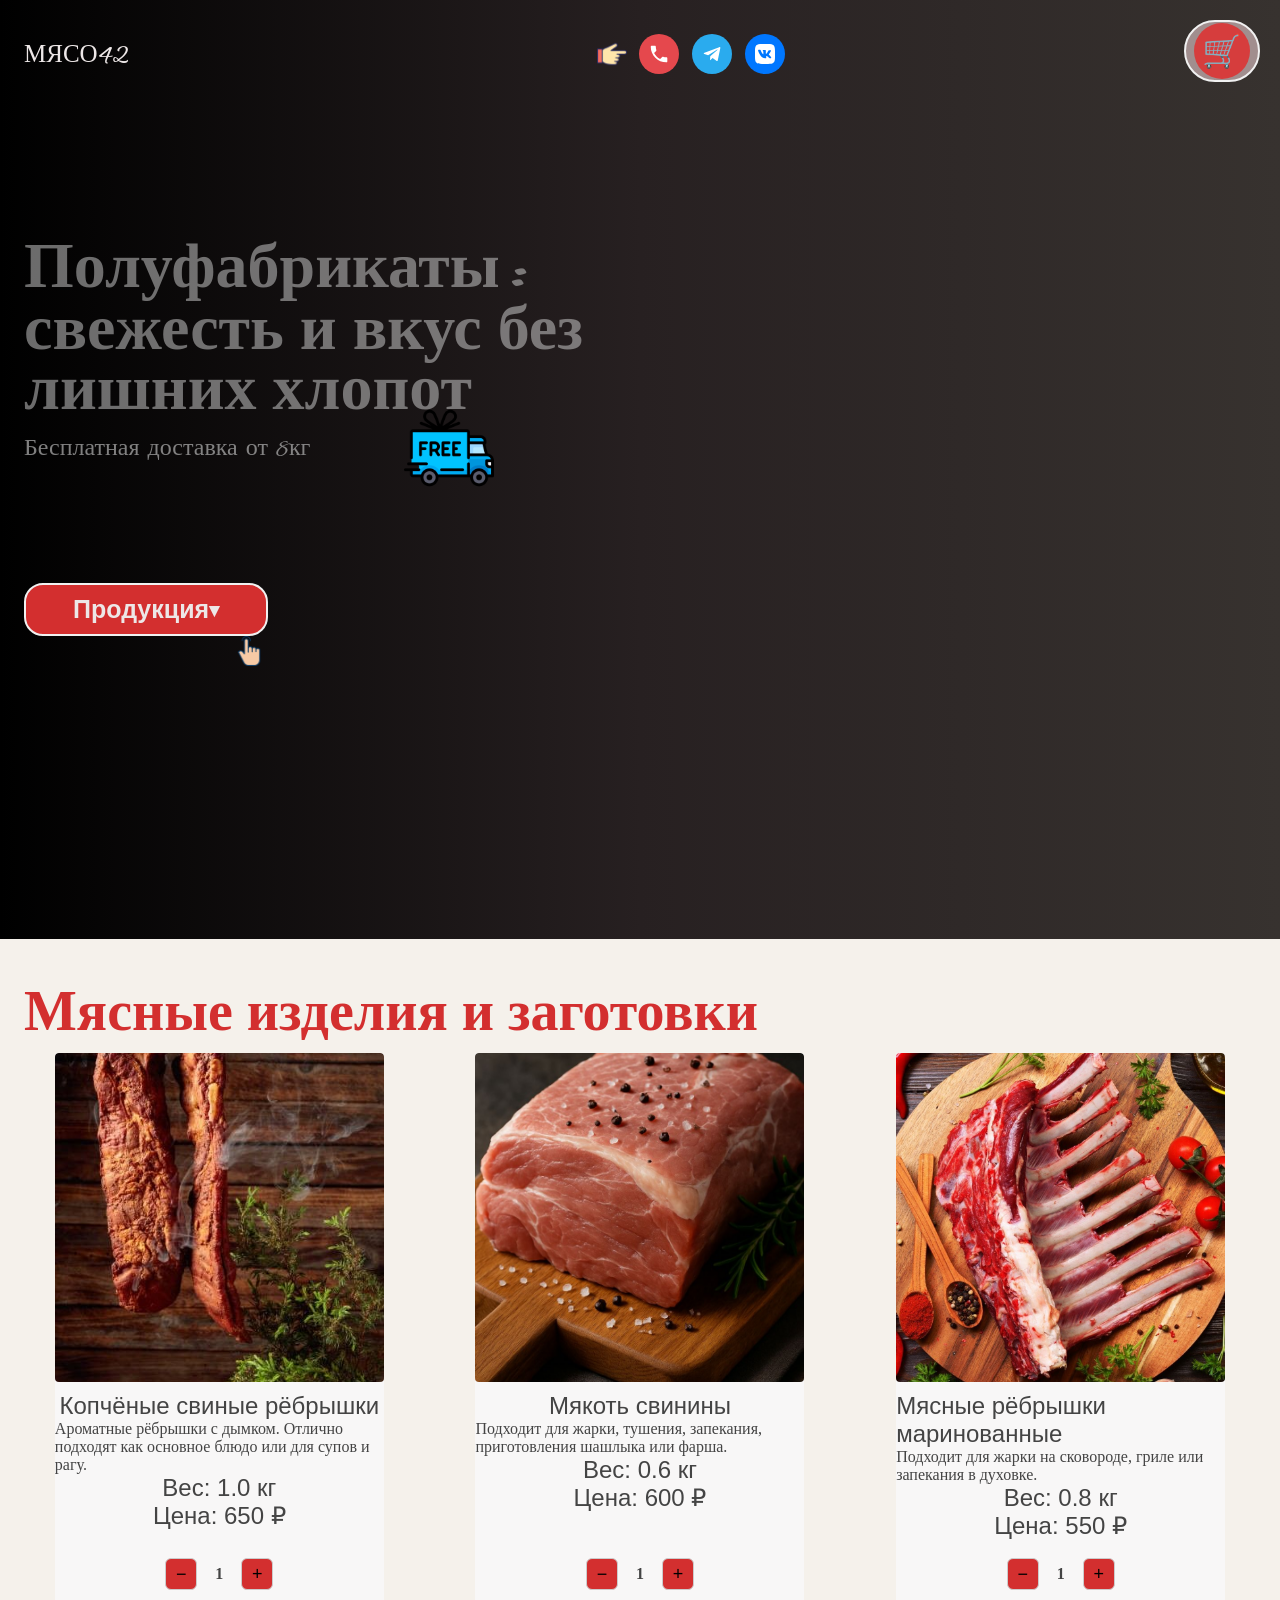
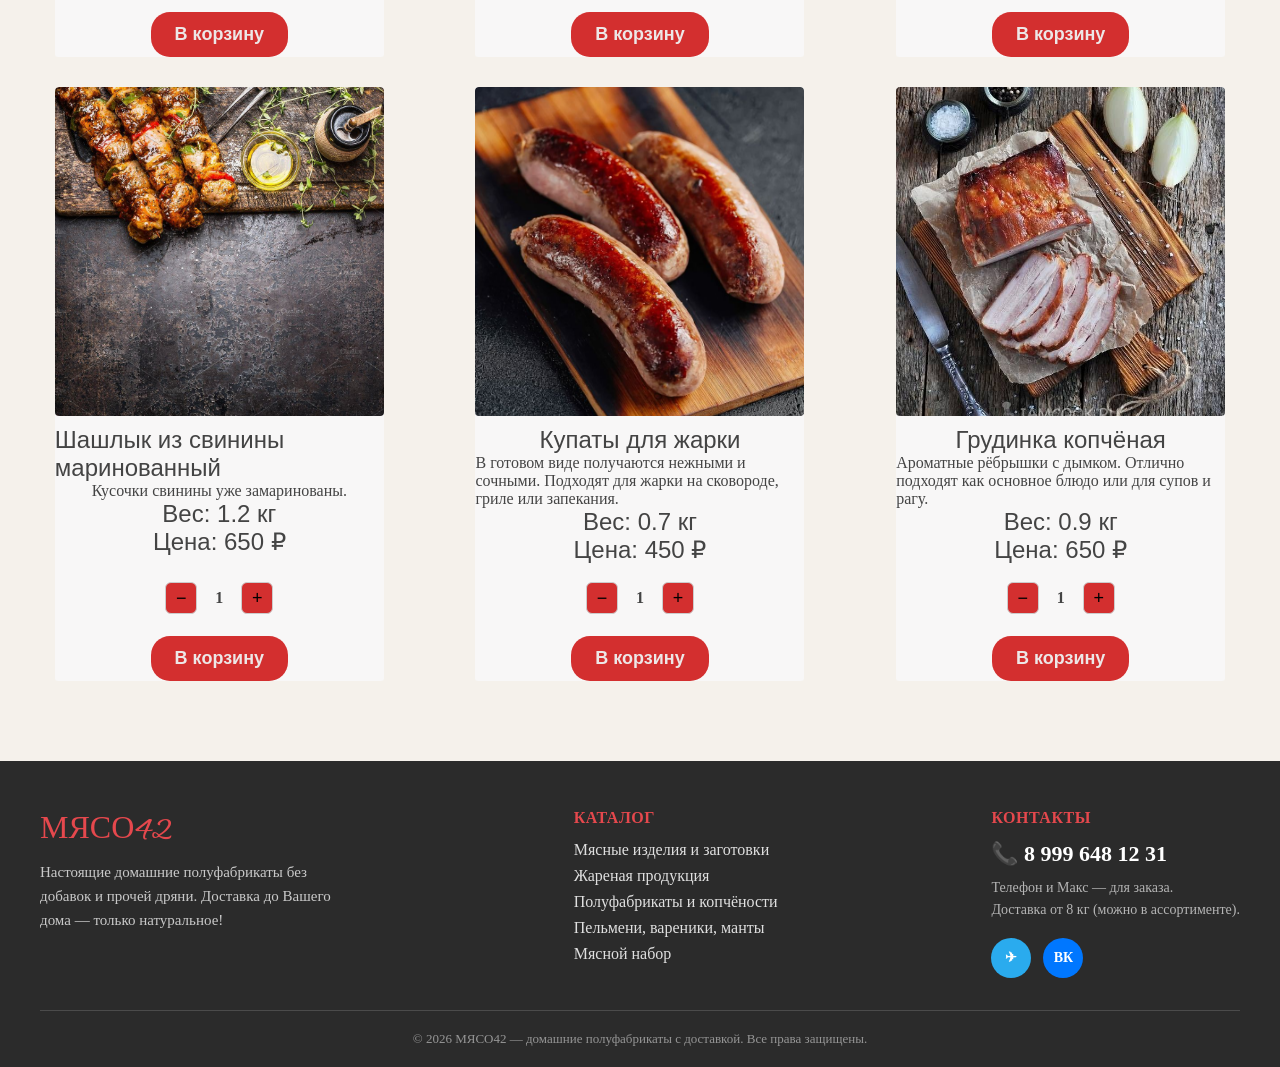
==== commit d4b042ed: "3(3)" ====
--- a/index.html
+++ b/index.html
@@ -81,107 +81,106 @@
     </section>
     <section id="catalog-section" class="catalog center">
         <h2 class="catalog__meat">Мясные изделия и заготовки</h2>
-        
-        
-        <article class="catalog__card card" data-id="1" data-name="Копчёные свиные рёбрышки" data-price="650">
-        <img class="catalog__img img" src="/img/kopchen.jpg" alt="Копчёные свиные рёбрышки">
-        <div class="catalog__info info">
-            <h3 class="catalog__title title">Копчёные свиные рёбрышки</h3>
-            <p class="catalog__info">Ароматные рёбрышки с дымком. Отлично подходят как основное блюдо или для супов и рагу.</p>
-            <p class="catalog__kg"> Вес: 1 кг</p>
-            <p class="catalog__price price"> Цена: 650 ₽ублей</p>
-
-        </div>
-        <div class="qty-controls">
-        <button type="button" class="qty-btn" data-action="minus">−</button>
-        <span class="qty-value">1</span>
-        <button type="button" class="qty-btn" data-action="plus">+</button>
-    </div>
-        <button class="btn-add-to-cart button" data-added="В корзину"> В корзину</button>
-</article>
-     <article class="catalog__card card" data-id="2" data-name="Мякоть свинины" data-price="600">
-        <img class="catalog__img img" src="/img/svinina.jpg" alt="Мякоть свинины">
-        <div class="catalog__info info">
-            <h3 class="catalog__title title">Мякоть свинины</h3>
-            <p class="catalog__info">Подходит для жарки, тушения, запекания, приготовления шашлыка или фарша.</p>
-            <p class="catalog__kg"> Вес: 1 кг</p>
-            <p class="catalog__price price"> Цена: 600 ₽ублей</p>
-
-        </div>
-        <div class="qty-controls">
-        <button type="button" class="qty-btn" data-action="minus">−</button>
-        <span class="qty-value">1</span>
-        <button type="button" class="qty-btn" data-action="plus">+</button>
-    </div>
-        <button class="btn-add-to-cart button" id="addToCartBtn" data-added="В корзину"> В корзину</button>
-</article>
-      <article class="catalog__card card" data-id="3" data-name="Мясные рёбрышки маринованные" data-price="550">
-        <img class="catalog__img img" src="/img/rebra.jpg" alt="Мясные рёбрышки маринованные">
-        <div class="catalog__info info">
-            <h3 class="catalog__title title">Мясные рёбрышки</h3>
-            <p class="catalog__info">Подходит для жарки на сковороде, гриле или запекания в духовке. </p>
-            <p class="catalog__kg"> Вес: 1 кг</p>
-            <p class="catalog__price price"> Цена: 550 ₽ублей</p>
-
-        </div>
-        <div class="qty-controls">
-        <button type="button" class="qty-btn" data-action="minus">−</button>
-        <span class="qty-value">1</span>
-        <button type="button" class="qty-btn" data-action="plus">+</button>
-    </div>
-        
-        <button class="btn-add-to-cart button" id="addToCartBtn" data-added="В корзину"> В корзину</button>
-</article>
-     <article class="catalog__card card" data-id="4" data-name="Шашлык из свинины маринованный" data-price="650">
-        <img class="catalog__img img" src="/img/shashluk.jpg" alt="Шашлык из свинины маринованный">
-        <div class="catalog__info info">
-            <h3 class="catalog__title title">Шашлык из свинины маринованный </h3>
-            <p class="catalog__info"> Кусочки свинины уже замаринованы — остаётся только нанизать на шампуры или разложить на решётке.</p>
-            <p class="catalog__kg"> Вес: 1 кг</p>
-            <p class="catalog__price price"> Цена: 650 ₽ублей</p>
-
-        </div>
-        <div class="qty-controls">
-        <button type="button" class="qty-btn" data-action="minus">−</button>
-        <span class="qty-value">1</span>
-        <button type="button" class="qty-btn" data-action="plus">+</button>
-    </div>
-        <button class="btn-add-to-cart button" id="addToCartBtn" data-added="В корзину">Корзина</button>
-</article>
-     <article class="catalog__card card" data-id="5" data-name="Купаты для жарк" data-price="450">
-        <img class="catalog__img img" src="/img/kupat.jpg" alt="Купаты для жарк">
-        <div class="catalog__info info">
-            <h3 class="catalog__title title">Купаты для жарки</h3>
-            <p class="catalog__info">В готовом виде получается нежным и сочным. Подходит для жарки на сковороде, гриле или запекания в духовке. </p>
-            <p class="catalog__kg"> Вес: 1 кг</p>
-            <p class="catalog__price price"> Цена: 450 ₽ублей</p>
-
-        </div>
-        <div class="qty-controls">
-        <button type="button" class="qty-btn" data-action="minus">−</button>
-        <span class="qty-value">1</span>
-        <button type="button" class="qty-btn" data-action="plus">+</button>
-    </div>
-        
-        <button class="btn-add-to-cart button" id="addToCartBtn" data-added="В корзину">Корзина</button>
-</article>
-     <article class="catalog__card card" data-id="6" data-name="Грудинка копченая" data-price="650">
-        <img class="catalog__img img" src="/img/rudina.jpg" alt="Грудинка копченая">
-        <div class="catalog__info info">
-            <h3 class="catalog__title title">Грудинка копченая</h3>
-            <p class="catalog__info">Ароматные рёбрышки с дымком. Отлично подходят как основное блюдо или для супов и рагу.</p>
-            <p class="catalog__kg"> Вес: 1 кг</p>
-            <p class="catalog__price price"> Цена: 650 ₽ублей</p>
-
-        </div>
-        <div class="qty-controls">
-        <button type="button" class="qty-btn" data-action="minus">−</button>
-        <span class="qty-value">1</span>
-        <button type="button" class="qty-btn" data-action="plus">+</button>
-    </div>
-        
-        <button class="btn-add-to-cart button" id="addToCartBtn" data-added="В корзину">Корзина</button>
-</article>
+       <div class="catalog__grid">
+  
+  <article class="catalog__card card" data-id="1" data-name="Копчёные свиные рёбрышки" data-price="650" data-weight="1">
+    <img class="catalog__img img" src="./img/kopchen.jpg" alt="Копчёные свиные рёбрышки">
+    <div class="catalog__info info">
+      <h3 class="catalog__title title">Копчёные свиные рёбрышки</h3>
+      <p class="catalog__inform">Ароматные рёбрышки с дымком. Отлично подходят как основное блюдо или для супов и рагу.</p>
+      <p class="catalog__kg">Вес: <span class="weight-display">1 кг</span></p>
+      <p class="catalog__price price">Цена: 650 ₽</p>
+    </div>
+    <div class="qty-controls">
+      <button type="button" class="qty-btn" data-action="minus">−</button>
+      <span class="qty-value">1</span>
+      <button type="button" class="qty-btn" data-action="plus">+</button>
+    </div>
+    <button class="btn-add-to-cart button" data-added="В корзину">В корзину</button>
+  </article>
+
+  <article class="catalog__card card" data-id="2" data-name="Мякоть свинины" data-price="600" data-weight="0.6">
+    <img class="catalog__img img" src="./img/svinina.jpg" alt="Мякоть свинины">
+    <div class="catalog__info info">
+      <h3 class="catalog__title title">Мякоть свинины</h3>
+      <p class="catalog__inform">Подходит для жарки, тушения, запекания, приготовления шашлыка или фарша.</p>
+      <p class="catalog__kg">Вес: <span class="weight-display">0.6 кг</span></p>
+      <p class="catalog__price price">Цена: 600 ₽</p>
+    </div>
+    <div class="qty-controls">
+      <button type="button" class="qty-btn" data-action="minus">−</button>
+      <span class="qty-value">1</span>
+      <button type="button" class="qty-btn" data-action="plus">+</button>
+    </div>
+    <button class="btn-add-to-cart button" data-added="В корзину">В корзину</button>
+  </article>
+
+  <article class="catalog__card card" data-id="3" data-name="Мясные рёбрышки маринованные" data-price="550" data-weight="0.8">
+    <img class="catalog__img img" src="./img/rebra.jpg" alt="Мясные рёбрышки маринованные">
+    <div class="catalog__info info">
+      <h3 class="catalog__title title">Мясные рёбрышки маринованные</h3>
+      <p class="catalog__inform">Подходит для жарки на сковороде, гриле или запекания в духовке.</p>
+      <p class="catalog__kg">Вес: <span class="weight-display">0.8 кг</span></p>
+      <p class="catalog__price price">Цена: 550 ₽</p>
+    </div>
+    <div class="qty-controls">
+      <button type="button" class="qty-btn" data-action="minus">−</button>
+      <span class="qty-value">1</span>
+      <button type="button" class="qty-btn" data-action="plus">+</button>
+    </div>
+    <button class="btn-add-to-cart button" data-added="В корзину">В корзину</button>
+  </article>
+
+  <article class="catalog__card card" data-id="4" data-name="Шашлык из свинины маринованный" data-price="650" data-weight="1.2">
+    <img class="catalog__img img" src="./img/shashluk.jpg" alt="Шашлык из свинины маринованный">
+    <div class="catalog__info info">
+      <h3 class="catalog__title title">Шашлык из свинины маринованный</h3>
+      <p class="catalog__inform">Кусочки свинины уже замаринованы.</p>
+      <p class="catalog__kg">Вес: <span class="weight-display">1.2 кг</span></p>
+      <p class="catalog__price price">Цена: 650 ₽</p>
+    </div>
+    <div class="qty-controls">
+      <button type="button" class="qty-btn" data-action="minus">−</button>
+      <span class="qty-value">1</span>
+      <button type="button" class="qty-btn" data-action="plus">+</button>
+    </div>
+    <button class="btn-add-to-cart button" data-added="В корзину">В корзину</button>
+  </article>
+
+  <article class="catalog__card card" data-id="5" data-name="Купаты для жарки" data-price="450" data-weight="0.7">
+    <img class="catalog__img img" src="./img/kupat.jpg" alt="Купаты для жарки">
+    <div class="catalog__info info">
+      <h3 class="catalog__title title">Купаты для жарки</h3>
+      <p class="catalog__inform">В готовом виде получаются нежными и сочными. Подходят для жарки на сковороде, гриле или запекания.</p>
+      <p class="catalog__kg">Вес: <span class="weight-display">0.7 кг</span></p>
+      <p class="catalog__price price">Цена: 450 ₽</p>
+    </div>
+    <div class="qty-controls">
+      <button type="button" class="qty-btn" data-action="minus">−</button>
+      <span class="qty-value">1</span>
+      <button type="button" class="qty-btn" data-action="plus">+</button>
+    </div>
+    <button class="btn-add-to-cart button" data-added="В корзину">В корзину</button>
+  </article>
+
+  <article class="catalog__card card" data-id="6" data-name="Грудинка копчёная" data-price="650" data-weight="0.9">
+    <img class="catalog__img img" src="./img/rudina.jpg" alt="Грудинка копчёная">
+    <div class="catalog__info info">
+      <h3 class="catalog__title title">Грудинка копчёная</h3>
+      <p class="catalog__inform">Ароматные рёбрышки с дымком. Отлично подходят как основное блюдо или для супов и рагу.</p>
+      <p class="catalog__kg">Вес: <span class="weight-display">0.9 кг</span></p>
+      <p class="catalog__price price">Цена: 650 ₽</p>
+    </div>
+    <div class="qty-controls">
+      <button type="button" class="qty-btn" data-action="minus">−</button>
+      <span class="qty-value">1</span>
+      <button type="button" class="qty-btn" data-action="plus">+</button>
+    </div>
+    <button class="btn-add-to-cart button" data-added="В корзину">В корзину</button>
+  </article>
+</div>
+
+      
 
     </section>
     <footer class="footer center">
@@ -229,6 +228,19 @@
         <p class="footer__copy">© 2026 МЯСО42 — домашние полуфабрикаты с доставкой. Все права защищены.</p>
     </div>
 </footer>
+<script>
+  document.addEventListener('DOMContentLoaded', () => {
+    const cards = document.querySelectorAll('.catalog__card');
+    cards.forEach(card => {
+      const weight = parseFloat(card.dataset.weight);
+      const display = card.querySelector('.weight-display');
+      if (display && !isNaN(weight)) {
+        display.textContent = weight.toFixed(1) + ' кг';
+      }
+    });
+  });
+</script>
+
 
     <script src="cart.js"></script>
 </body>
--- a/slyle.css
+++ b/slyle.css
@@ -140,6 +140,14 @@
   border-top: 1px dashed #c9c4bc;
 }
 
+.cart-weight-total {
+  font-size: 19px;
+  font-weight: 700;
+  margin: 0 0 20px;
+  padding-top: 12px;
+  border-top: 1px dashed #c9c4bc;
+}
+
 /* Форма */
 #order-form {
   display: flex;
@@ -202,7 +210,6 @@
 /* ===== Доставка ===== */
 .delivery {
   max-width: 1200px;
-  margin: 60px auto 0;
   padding: 40px 20px;
   background: #fff8f5; /* тёплый светлый фон — в тему мясного магазина */
   border-radius: 16px;
@@ -298,9 +305,48 @@
   }
   .catalog {
     display: flex;
-    display: flex;
     flex-direction: column;
     align-items: center;
+  }
+  .catalog__grid {
+    display: grid;
+    grid-template-columns: 1fr 1fr;
+    gap: 15px;
+  }
+  .catalog__img {
+    height: 259px;
+    background-size: cover;
+    background-repeat: no-repeat;
+    max-width: 329px;
+    width: 100%;
+    border-radius: 4px;
+    height: 100%;
+  }
+  .catalog__kg {
+    font-weight: 300;
+    font-family: "Franklin Gothic Medium", "Arial Narrow", Arial, sans-serif;
+    font-size: 14px;
+    color: #444;
+  }
+  .catalog__price {
+    font-weight: 300;
+    font-family: "Franklin Gothic Medium", "Arial Narrow", Arial, sans-serif;
+    font-size: 14px;
+    color: #444;
+  }
+  .catalog__title {
+    font-size: 16px;
+  }
+  .catalog__inform {
+    font-size: 14px;
+    font-weight: 400;
+  }
+  .catalog__info {
+    font-weight: 300;
+    font-size: 12px;
+    display: flex;
+    align-items: flex-start;
+    gap: 10px;
   }
   .header__icon {
     position: absolute;
@@ -342,17 +388,43 @@
   .main__img {
     background-size: cover;
     background-repeat: no-repeat;
-    width: 90px;
+    width: 70px;
     position: relative;
     top: -90px;
-    left: 240px;
+    left: 190px;
+  }
+  .catalog__grid {
+    display: grid;
+    grid-template-columns: 1fr 1fr;
+    gap: 12px;
   }
   .catalog__card {
     max-width: 249px;
     width: 100%;
+    position: relative;
+    display: flex;
+    flex-direction: column;
+    align-items: center;
   }
   .catalog__img {
-    height: 259px;
+    height: 159px;
+    background-size: cover;
+    background-repeat: no-repeat;
+    max-width: 329px;
+    width: 100%;
+    border-radius: 4px;
+  }
+  .catalog__kg {
+    font-weight: 300;
+    font-family: "Franklin Gothic Medium", "Arial Narrow", Arial, sans-serif;
+    font-size: 14px;
+    color: #444;
+  }
+  .catalog__price {
+    font-weight: 300;
+    font-family: "Franklin Gothic Medium", "Arial Narrow", Arial, sans-serif;
+    font-size: 14px;
+    color: #444;
   }
   .catalog__title {
     font-size: 16px;
@@ -362,6 +434,32 @@
     font-size: 12px;
     display: flex;
     align-items: flex-start;
+    gap: 10px;
+  }
+  .qty-controls {
+    display: flex;
+    align-items: center;
+    gap: 10px;
+    margin: 8px 0 12px;
+  }
+  .qty-value {
+    min-width: 14px;
+    text-align: center;
+    font-size: 16px;
+    font-weight: bold;
+    color: #444;
+  }
+  .btn-add-to-cart {
+    background-color: #d32f2f;
+    color: #ede7e7;
+    font-size: 16px;
+    font-weight: 400;
+    border-radius: 19px;
+    border: 2px solid rgb(241, 241, 241);
+    border: none;
+    padding: 4px 6px;
+    cursor: pointer;
+    transition: background 0.3s, transform 0.2s;
   }
 }
 @media (max-width: 1400px) {
@@ -402,12 +500,6 @@
 
 html {
   scroll-behavior: smooth;
-}
-
-.grechen-fuemen-regular {
-  font-family: "Grechen Fuemen", cursive;
-  font-weight: 400;
-  font-style: normal;
 }
 
 .header {
@@ -536,7 +628,7 @@
   background-repeat: no-repeat;
   width: 30px;
   position: absolute;
-  left: 230px;
+  left: 210px;
 }
 
 .main__palece {
@@ -643,9 +735,13 @@
 }
 
 .catalog {
-  background: linear-gradient(90deg, #000000, #272021, #37322f);
+  background: #f5f1eb;
   background-size: cover;
   background-repeat: no-repeat;
+  padding-top: 40px;
+}
+
+.catalog__grid {
   display: flex;
   flex-wrap: wrap;
   flex-direction: row;
@@ -721,7 +817,13 @@
 .catalog__card {
   position: relative;
   overflow: hidden; /* самое важное: обрезает всё, что вылезает */
-  border-radius: 30px;
+  border-radius: 3px;
+  background-color: #f8f7f7;
+}
+
+.catalog__inform {
+  font-size: 16px;
+  font-weight: 400;
 }
 
 /* Сама картинка — задаём размер, чтобы сетка не прыгала */
@@ -736,8 +838,9 @@
 }
 
 /* При наведении на карточку — увеличиваем только картинку */
-.catalog__card:hover .catalog__img {
-  transform: scale(1.05); /* увеличение на 15% */
+.catalog__card:hover {
+  outline: 2px solid rgba(231, 50, 56, 0.25);
+  border-radius: 2px; /* увеличение на 15% */
 }
 
 .basket-icon {
@@ -777,14 +880,13 @@
   font-size: clamp(28px, 5vw, 56px);
   max-width: 1200px;
   width: 100%;
-  color: rgba(214, 214, 214, 0.5);
-  font-family: "Grechen Fuemen", cursive;
+  color: #d32f2f;
+  padding-bottom: 10px;
 }
 
 .catalog__card {
   max-width: 329px;
   width: 100%;
-  grid-column: span 4;
   position: relative;
   display: flex;
   flex-direction: column;
@@ -798,27 +900,27 @@
   max-width: 329px;
   width: 100%;
   height: 329px;
-  border-radius: 40px;
+  border-radius: 4px;
 }
 
 .catalog__title {
   font-weight: 300;
   font-size: 24px;
   font-family: "Franklin Gothic Medium", "Arial Narrow", Arial, sans-serif;
-  color: rgba(214, 214, 214, 0.5);
+  color: #444;
 }
 
 .catalog__price {
   font-weight: 300;
   font-family: "Franklin Gothic Medium", "Arial Narrow", Arial, sans-serif;
   font-size: 24px;
-  color: rgba(214, 214, 214, 0.5);
+  color: #444;
 }
 
 .catalog__info {
   font-weight: 300;
   font-size: 14px;
-  color: rgba(214, 214, 214, 0.5);
+  color: #444;
   display: flex;
   flex-direction: column;
   align-items: center;
@@ -829,7 +931,7 @@
   font-weight: 300;
   font-family: "Franklin Gothic Medium", "Arial Narrow", Arial, sans-serif;
   font-size: 24px;
-  color: rgba(214, 214, 214, 0.5);
+  color: #444;
 }
 
 /* СТИЛИ ДЛЯ КНОПКИ ДОБАВИТЬ В КОРЗИНУ С +- */
@@ -855,7 +957,7 @@
   text-align: center;
   font-size: 16px;
   font-weight: bold;
-  color: white;
+  color: #444;
 }
 
 .btn-add-to-cart {
@@ -1062,9 +1164,48 @@
   }
   .catalog {
     display: flex;
-    display: flex;
     flex-direction: column;
     align-items: center;
+  }
+  .catalog__grid {
+    display: grid;
+    grid-template-columns: 1fr 1fr;
+    gap: 15px;
+  }
+  .catalog__img {
+    height: 259px;
+    background-size: cover;
+    background-repeat: no-repeat;
+    max-width: 329px;
+    width: 100%;
+    border-radius: 4px;
+    height: 100%;
+  }
+  .catalog__kg {
+    font-weight: 300;
+    font-family: "Franklin Gothic Medium", "Arial Narrow", Arial, sans-serif;
+    font-size: 14px;
+    color: #444;
+  }
+  .catalog__price {
+    font-weight: 300;
+    font-family: "Franklin Gothic Medium", "Arial Narrow", Arial, sans-serif;
+    font-size: 14px;
+    color: #444;
+  }
+  .catalog__title {
+    font-size: 16px;
+  }
+  .catalog__inform {
+    font-size: 14px;
+    font-weight: 400;
+  }
+  .catalog__info {
+    font-weight: 300;
+    font-size: 12px;
+    display: flex;
+    align-items: flex-start;
+    gap: 10px;
   }
   .header__icon {
     position: absolute;
@@ -1106,17 +1247,43 @@
   .main__img {
     background-size: cover;
     background-repeat: no-repeat;
-    width: 90px;
+    width: 70px;
     position: relative;
     top: -90px;
-    left: 240px;
+    left: 190px;
+  }
+  .catalog__grid {
+    display: grid;
+    grid-template-columns: 1fr 1fr;
+    gap: 12px;
   }
   .catalog__card {
     max-width: 249px;
     width: 100%;
+    position: relative;
+    display: flex;
+    flex-direction: column;
+    align-items: center;
   }
   .catalog__img {
-    height: 259px;
+    height: 159px;
+    background-size: cover;
+    background-repeat: no-repeat;
+    max-width: 329px;
+    width: 100%;
+    border-radius: 4px;
+  }
+  .catalog__kg {
+    font-weight: 300;
+    font-family: "Franklin Gothic Medium", "Arial Narrow", Arial, sans-serif;
+    font-size: 14px;
+    color: #444;
+  }
+  .catalog__price {
+    font-weight: 300;
+    font-family: "Franklin Gothic Medium", "Arial Narrow", Arial, sans-serif;
+    font-size: 14px;
+    color: #444;
   }
   .catalog__title {
     font-size: 16px;
@@ -1126,5 +1293,31 @@
     font-size: 12px;
     display: flex;
     align-items: flex-start;
+    gap: 10px;
+  }
+  .qty-controls {
+    display: flex;
+    align-items: center;
+    gap: 10px;
+    margin: 8px 0 12px;
+  }
+  .qty-value {
+    min-width: 14px;
+    text-align: center;
+    font-size: 16px;
+    font-weight: bold;
+    color: #444;
+  }
+  .btn-add-to-cart {
+    background-color: #d32f2f;
+    color: #ede7e7;
+    font-size: 16px;
+    font-weight: 400;
+    border-radius: 19px;
+    border: 2px solid rgb(241, 241, 241);
+    border: none;
+    padding: 4px 6px;
+    cursor: pointer;
+    transition: background 0.3s, transform 0.2s;
   }
 }/*# sourceMappingURL=slyle.css.map */
